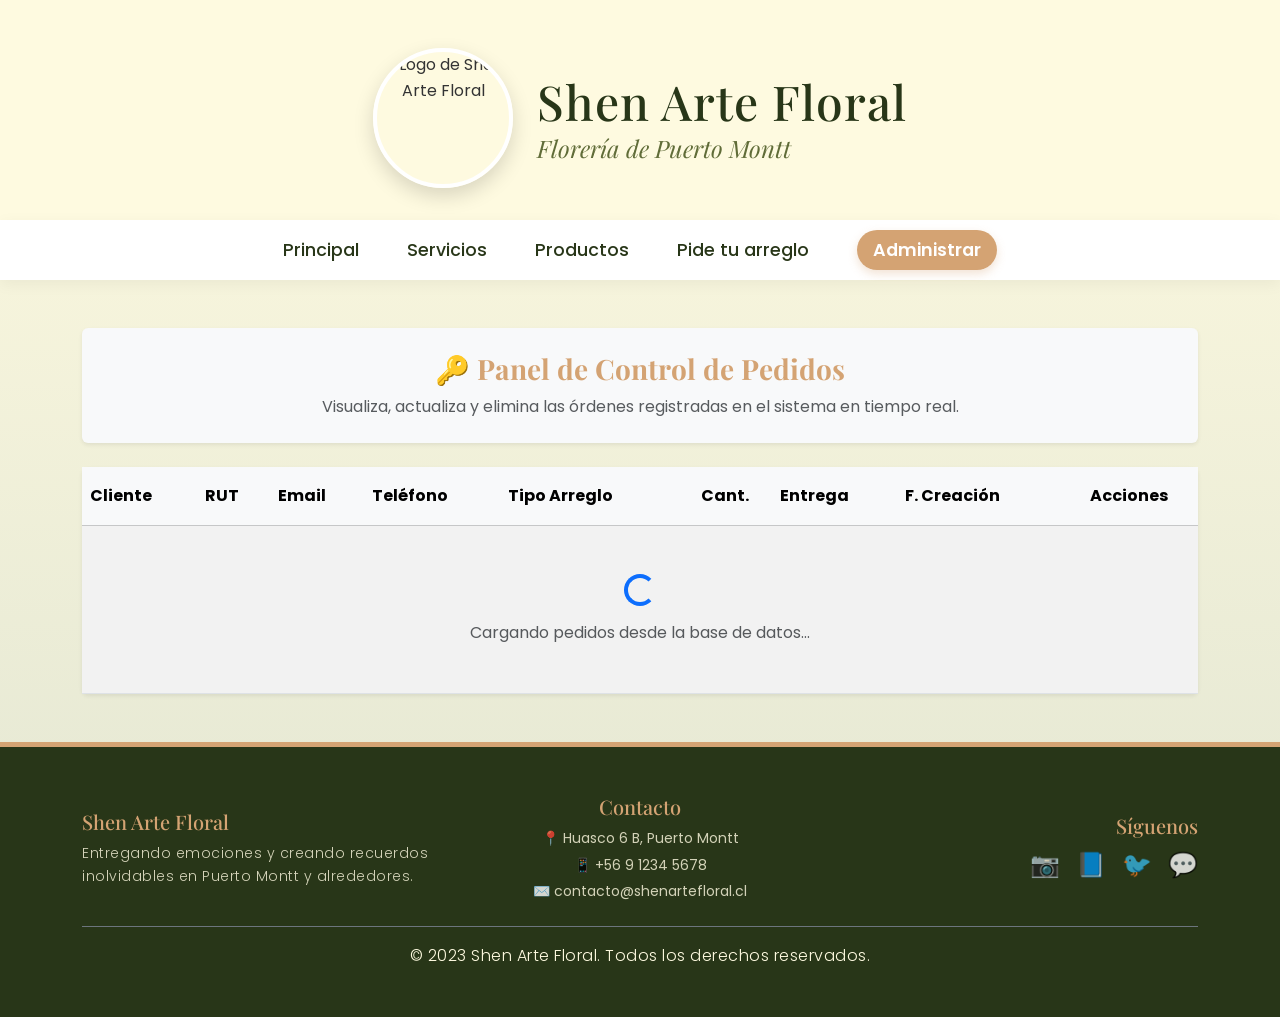
==== html/admin.html @ 85fec4e1 "feat: implement admin panel for real-time CRUD management of orders using Firebase Firestore" ====
<!DOCTYPE html>
<html lang="es-CL">

<head>
    <meta charset="UTF-8">
    <meta name="viewport" content="width=device-width, initial-scale=1.0">
    <meta name="author" content="Germán Aravena, Hector Briceño, Victor Henriquez">
    <meta name="description" content="Panel de Administración para gestionar los pedidos de Shen Arte Floral.">
    <title>Administración - Shen Arte Floral</title>
    <link href="https://cdn.jsdelivr.net/npm/bootstrap@5.3.3/dist/css/bootstrap.min.css" rel="stylesheet">
    <link rel="stylesheet" href="../css/style.css">
    <link rel="icon" href="../img/favicon.ico">
    <!-- jQuery -->
    <script src="https://code.jquery.com/jquery-3.7.1.min.js"
        integrity="sha256-/JqT3SQfawRcv/BIHPThkBvs0OEvtFFmqPF/lYI/Cxo=" crossorigin="anonymous"></script>
    <!-- Bootstrap JS -->
    <script src="https://cdn.jsdelivr.net/npm/bootstrap@5.3.3/dist/js/bootstrap.bundle.min.js"></script>
    <!-- Firebase SDK (Compat) -->
    <script src="https://www.gstatic.com/firebasejs/10.8.0/firebase-app-compat.js"></script>
    <script src="https://www.gstatic.com/firebasejs/10.8.0/firebase-firestore-compat.js"></script>
    <!-- Custom JS for Admin -->
    <script src="../js/admin.js"></script>
</head>

<body class="bg-floral-gradient">
    <header class="d-flex align-items-center justify-content-center flex-wrap">
        <img src="https://storage.googleapis.com/redfloral-bucket/company/61/avatar/61-avatar-1749134335.png"
            alt="Logo de Shen Arte Floral" class="mb-0 me-4">
        <div class="text-start">
            <h1 id="SHEN" class="mb-0">Shen Arte Floral</h1>
            <h2 class="titulo2 mt-1">Florería de Puerto Montt</h2>
        </div>
    </header>

    <nav>
        <ul>
            <li><a href="../index.html">Principal</a></li>
            <li><a href="Servicios.html">Servicios</a></li>
            <li><a href="Productos.html">Productos</a></li>
            <li><a href="Contacto.html">Pide tu arreglo</a></li>
            <li><a href="admin.html" class="nav-highlight">Administrar</a></li>
        </ul>
    </nav>

    <main class="container my-5">
        <div class="card shadow-sm border-0 mb-4 bg-light">
            <div class="card-body p-4 text-center">
                <h3 class="fw-bold text-primary-custom mb-2">🔑 Panel de Control de Pedidos</h3>
                <p class="text-muted mb-0">Visualiza, actualiza y elimina las órdenes registradas en el sistema en tiempo real.</p>
            </div>
        </div>

        <!-- Tabla de Pedidos -->
        <div class="card shadow-sm border-0">
            <div class="card-body p-0">
                <div class="table-responsive">
                    <table class="table table-hover table-striped mb-0 align-middle">
                        <thead class="table-light">
                            <tr>
                                <th scope="col" class="py-3">Cliente</th>
                                <th scope="col" class="py-3">RUT</th>
                                <th scope="col" class="py-3">Email</th>
                                <th scope="col" class="py-3">Teléfono</th>
                                <th scope="col" class="py-3">Tipo Arreglo</th>
                                <th scope="col" class="py-3 text-center">Cant.</th>
                                <th scope="col" class="py-3">Entrega</th>
                                <th scope="col" class="py-3">F. Creación</th>
                                <th scope="col" class="py-3 text-center">Acciones</th>
                            </tr>
                        </thead>
                        <tbody id="tablaPedidosCuerpo">
                            <!-- Spinner de carga -->
                            <tr id="cargandoSpinner">
                                <td colspan="9" class="text-center py-5">
                                    <div class="spinner-border text-primary" role="status">
                                        <span class="visually-hidden">Cargando...</span>
                                    </div>
                                    <p class="mt-2 text-muted mb-0">Cargando pedidos desde la base de datos...</p>
                                </td>
                            </tr>
                        </tbody>
                    </table>
                </div>
            </div>
        </div>
    </main>

    <!-- Footer -->
    <footer class="footer-custom py-5 mt-5">
        <div class="container">
            <div class="row g-4 text-center text-md-start align-items-center">
                <div class="col-md-4">
                    <h5 class="mb-2 text-primary-custom">Shen Arte Floral</h5>
                    <p class="small mb-0 text-footer-light">Entregando emociones y creando recuerdos
                        inolvidables en Puerto Montt y alrededores.</p>
                </div>
                <div class="col-md-4 text-center">
                    <h5 class="mb-2 text-primary-custom">Contacto</h5>
                    <ul class="list-unstyled small mb-0 text-footer-light">
                        <li class="mb-1">📍 Huasco 6 B, Puerto Montt</li>
                        <li class="mb-1">📱 +56 9 1234 5678</li>
                        <li>✉️ contacto@shenartefloral.cl</li>
                    </ul>
                </div>
                <div class="col-md-4 text-center text-md-end">
                    <h5 class="mb-2 text-primary-custom">Síguenos</h5>
                    <div class="d-flex justify-content-center justify-content-md-end gap-3 fs-4">
                        <a href="https://www.instagram.com/shenartefloral/" target="_blank" class="text-decoration-none text-footer-light"
                            title="Instagram">📷</a>
                        <a href="#" class="text-decoration-none text-footer-light" title="Facebook">📘</a>
                        <a href="#" class="text-decoration-none text-footer-light" title="Twitter">🐦</a>
                        <a href="#" class="text-decoration-none text-footer-light" title="WhatsApp">💬</a>
                    </div>
                </div>
            </div>
            <div class="text-center mt-4 pt-3 border-top border-secondary small">
                <p>&copy; 2023 Shen Arte Floral. Todos los derechos reservados.</p>
            </div>
        </div>
    </footer>

    <!-- MODAL EDITAR PEDIDO -->
    <div class="modal fade" id="modalEditarPedido" tabindex="-1" aria-labelledby="modalEditarPedidoLabel" aria-hidden="true">
        <div class="modal-dialog modal-lg modal-dialog-centered">
            <div class="modal-content border-0 shadow rounded-4">
                <div class="modal-header bg-light border-0 py-3">
                    <h5 class="modal-title fw-bold text-primary-custom" id="modalEditarPedidoLabel">✏️ Editar Pedido</h5>
                    <button type="button" class="btn-close" data-bs-dismiss="modal" aria-label="Close"></button>
                </div>
                <div class="modal-body p-4">
                    <form id="formEditarPedido">
                        <div class="row g-3">
                            <div class="col-md-6">
                                <label for="editNombre" class="form-label small fw-bold">Nombre *</label>
                                <input type="text" class="form-control" id="editNombre" required>
                            </div>
                            <div class="col-md-6">
                                <label for="editApellido" class="form-label small fw-bold">Apellido *</label>
                                <input type="text" class="form-control" id="editApellido" required>
                            </div>
                            <div class="col-md-6">
                                <label for="editRut" class="form-label small fw-bold">RUT</label>
                                <input type="text" class="form-control" id="editRut">
                            </div>
                            <div class="col-md-6">
                                <label for="editEmail" class="form-label small fw-bold">Email *</label>
                                <input type="email" class="form-control" id="editEmail" required>
                            </div>
                            <div class="col-md-6">
                                <label for="editTelefono" class="form-label small fw-bold">Teléfono *</label>
                                <input type="text" class="form-control" id="editTelefono" required>
                            </div>
                            <div class="col-md-6">
                                <label for="editCiudad" class="form-label small fw-bold">Ciudad *</label>
                                <input type="text" class="form-control" id="editCiudad" required>
                            </div>
                            <div class="col-md-12">
                                <label for="editDireccion" class="form-label small fw-bold">Dirección *</label>
                                <input type="text" class="form-control" id="editDireccion" required>
                            </div>
                            <div class="col-md-6">
                                <label for="editOcasion" class="form-label small fw-bold">Ocasión *</label>
                                <select class="form-select" id="editOcasion" required>
                                    <option value="Cumpleaños">Cumpleaños</option>
                                    <option value="Aniversario">Aniversario</option>
                                    <option value="Condolencias">Condolencias</option>
                                    <option value="Amor">Amor / Romance</option>
                                    <option value="Graduación">Graduación</option>
                                    <option value="Otro">Otro</option>
                                </select>
                            </div>
                            <div class="col-md-6">
                                <label for="editTipoArreglo" class="form-label small fw-bold">Tipo de Arreglo *</label>
                                <select class="form-select" id="editTipoArreglo" required>
                                    <option value="Ramo de Rosas">Ramo de Rosas</option>
                                    <option value="Florero con Mix de Flores">Florero con Mix de Flores</option>
                                    <option value="Cesta de Flores">Cesta de Flores</option>
                                    <option value="Arreglo Fúnebre">Arreglo Fúnebre</option>
                                    <option value="Caja con Rosas">Caja con Rosas</option>
                                </select>
                            </div>
                            <div class="col-md-4">
                                <label for="editCantidad" class="form-label small fw-bold">Cantidad *</label>
                                <input type="number" class="form-control" id="editCantidad" min="1" required>
                            </div>
                            <div class="col-md-4">
                                <label for="editFechaEntrega" class="form-label small fw-bold">Fecha Entrega *</label>
                                <input type="date" class="form-control" id="editFechaEntrega" required>
                            </div>
                            <div class="col-md-4">
                                <label for="editModalidadEntrega" class="form-label small fw-bold">Modalidad Entrega *</label>
                                <select class="form-select" id="editModalidadEntrega" required>
                                    <option value="Despacho a domicilio">Despacho a domicilio</option>
                                    <option value="Retiro en tienda">Retiro en tienda</option>
                                </select>
                            </div>
                            <div class="col-12">
                                <label for="editDedicatoria" class="form-label small fw-bold">Dedicatoria</label>
                                <textarea class="form-control" id="editDedicatoria" rows="2"></textarea>
                            </div>
                            <div class="col-12">
                                <label for="editObservaciones" class="form-label small fw-bold">Observaciones</label>
                                <textarea class="form-control" id="editObservaciones" rows="2"></textarea>
                            </div>
                        </div>
                    </form>
                </div>
                <div class="modal-footer border-0 bg-light py-3 justify-content-end">
                    <button type="button" class="btn btn-secondary rounded-pill px-4" data-bs-dismiss="modal">Cancelar</button>
                    <button type="button" class="btn btn-primary rounded-pill px-4" id="btnGuardarEdicion">Guardar Cambios</button>
                </div>
            </div>
        </div>
    </div>

    <!-- MODAL CONFIRMAR ELIMINAR -->
    <div class="modal fade" id="modalConfirmarEliminar" tabindex="-1" aria-labelledby="modalConfirmarEliminarLabel" aria-hidden="true">
        <div class="modal-dialog modal-dialog-centered">
            <div class="modal-content border-0 shadow rounded-4">
                <div class="modal-header border-0 pb-0 justify-content-center mt-3">
                    <div class="text-danger icon-huge fs-1">
                        ⚠️
                    </div>
                </div>
                <div class="modal-body text-center pt-2 pb-4 px-4">
                    <h4 class="modal-title mb-3 fw-bold text-dark" id="modalConfirmarEliminarLabel">¿Eliminar Pedido?</h4>
                    <p class="text-muted mb-0">Esta acción no se puede deshacer. ¿Estás seguro de que deseas eliminar permanentemente este pedido de la base de datos?</p>
                </div>
                <div class="modal-footer border-0 pt-0 justify-content-center mb-3 gap-2">
                    <button type="button" class="btn btn-secondary px-4 rounded-pill" data-bs-dismiss="modal">Cancelar</button>
                    <button type="button" class="btn btn-danger px-4 rounded-pill" id="btnConfirmarEliminar">Eliminar</button>
                </div>
            </div>
        </div>
    </div>

</body>

</html>
---- css/style.css ----
@import url('https://fonts.googleapis.com/css2?family=Playfair+Display:ital,wght@0,400;0,700;1,400&family=Poppins:wght@300;400;500;600&display=swap');

:root {
  --primary-color: #d4a373;
  --secondary-color: #fefae0;
  --dark-color: #283618;
  --text-color: #333333;
  --bg-color: #fcfbfa;
}

/* Opciones de fondos para probar */
.bg-floral-gradient {
  /* Gradiente muy sutil entre el amarillo del header (#fefae0) y un tono muy claro derivado del verde del footer */
  background: linear-gradient(180deg, var(--secondary-color) 0%, #e4e7d3 100%) !important;
  background-attachment: fixed !important;
}

.bg-floral-pattern {
  /* Patrón de puntos visible y elegante (Polka dot) */
  background-color: #fefae0 !important;
  background-image: radial-gradient(rgba(209, 70, 116, 0.4) 2px, transparent 2px), radial-gradient(rgba(209, 70, 116, 0.4) 2px, transparent 2px) !important;
  background-size: 40px 40px !important;
  background-position: 0 0, 20px 20px !important;
  background-attachment: fixed !important;
}

body {
  font-family: 'Poppins', sans-serif;
  background-color: var(--bg-color);
  color: var(--text-color);
  margin: 0;
  padding: 0;
  line-height: 1.6;
}

header {
  background-color: var(--secondary-color);
  text-align: center;
  padding: 3rem 1rem 2rem;
  box-shadow: 0 4px 6px -1px rgba(0, 0, 0, 0.05);
}

header img {
  border-radius: 50%;
  width: 140px;
  height: 140px;
  object-fit: cover;
  box-shadow: 0 8px 20px rgba(0, 0, 0, 0.15);
  margin-bottom: 1.5rem;
  border: 4px solid white;
}

#SHEN {
  font-family: 'Playfair Display', serif;
  font-size: 2.2rem;
  color: var(--dark-color);
  margin: 0 0 0.5rem 0;
  letter-spacing: 1px;
}

@media (min-width: 768px) {
  #SHEN {
    font-size: 3rem;
  }
}

.titulo2 {
  font-family: 'Playfair Display', serif;
  font-weight: 400;
  font-size: 1.5rem;
  color: #606c38;
  margin: 0;
  font-style: italic;
}

h1, h2, h3, h4, h5, h6, .font-playfair {
  font-family: 'Playfair Display', serif !important;
}

nav {
  background-color: #ffffff;
  box-shadow: 0 4px 15px rgba(0, 0, 0, 0.05);
  position: sticky;
  top: 0;
  z-index: 1000;
  padding: 0.5rem 0;
}

nav ul {
  display: flex;
  justify-content: center;
  align-items: center;
  list-style: none;
  padding: 0;
  margin: 0;
  gap: 3rem;
  flex-wrap: wrap;
}

nav li {
  margin: 0.5rem 0;
}

nav a {
  text-decoration: none;
  color: var(--dark-color);
  font-weight: 500;
  font-size: 1.1rem;
  transition: all 0.3s ease;
  position: relative;
  padding: 0.5rem 0;
}

nav a::after {
  content: '';
  position: absolute;
  width: 0;
  height: 2px;
  bottom: 0;
  left: 0;
  background-color: var(--primary-color);
  transition: width 0.3s ease;
}

nav a:hover {
  color: var(--primary-color);
}

nav a:hover::after {
  width: 100%;
}

/* NUEVA CLASE PARA DESTACAR EL ENLACE DE PEDIDO */
nav a.nav-highlight {
  background-color: var(--primary-color);
  color: white;
  padding: 0.5rem 1rem;
  border-radius: 20px;
  font-weight: 600;
  box-shadow: 0 4px 10px rgba(212, 163, 115, 0.3);
}

nav a.nav-highlight::after {
  display: none;
}

nav a.nav-highlight:hover {
  background-color: #c09060;
  color: white;
  transform: translateY(-2px);
}

body>img[alt="banner"] {
  width: 100% !important;
  height: 450px;
  object-fit: cover;
  display: block;
}

section {
  max-width: 1200px;
  margin: 5rem auto;
  padding: 0 2rem;
}

/* ==========================================================================
   UTILIDADES REUTILIZABLES
   ========================================================================== */

/* Imágenes */
.img-carousel { width: 100%; aspect-ratio: 4 / 3; object-fit: cover; }
.img-card-custom { height: 250px; object-fit: cover; }
.img-feature-intro { max-height: 350px; object-fit: cover; }
.img-feature-showcase { max-height: 400px; object-fit: cover; }
.img-feature-shadow { max-height: 380px; object-fit: cover; box-shadow: 0 4px 15px rgba(0,0,0,0.1); }

/* Textos y Colores */
.text-brand-pink { color: #d14674 !important; }
.text-brand-pink-alt { color: #e83e8c !important; }
.text-footer-light { color: #fefae0 !important; opacity: 0.8; }
.text-primary-custom { color: var(--primary-color) !important; }
.text-dark-theme { color: var(--dark-color) !important; }

/* Tipografía y Espaciado adicionales */
.subtitle-form { font-size: 0.75rem; letter-spacing: 0.08em; }
.list-spaced { line-height: 1.8; }
.icon-huge { font-size: 4rem; }
.text-md-custom { font-size: 1.1rem; }

.home-experiencias .experiencia-card {
  width: 100%;
  border-radius: 14px;
  overflow: hidden;
  transition: transform 0.3s ease, box-shadow 0.3s ease;
}

.home-experiencias .experiencia-card:hover {
  transform: translateY(-6px);
  box-shadow: 0 12px 28px rgba(0, 0, 0, 0.12);
}

.home-experiencias .experiencia-card .card-img-top {
  width: 100%;
  height: 340px;
  object-fit: contain;
  background-color: #fff7f4;
  padding: 0.5rem;
}

.home-experiencias .experiencia-card .card-text {
  line-height: 1.6;
}

footer {
  background-color: var(--dark-color);
  color: #fefae0;
  text-align: center;
  padding: 3rem 1rem;
  margin-top: 5rem;
  border-top: 5px solid var(--primary-color);
}

footer p {
  margin: 0;
  font-size: 1rem;
  font-weight: 300;
  letter-spacing: 0.5px;
}

a {
  text-decoration: none;
}
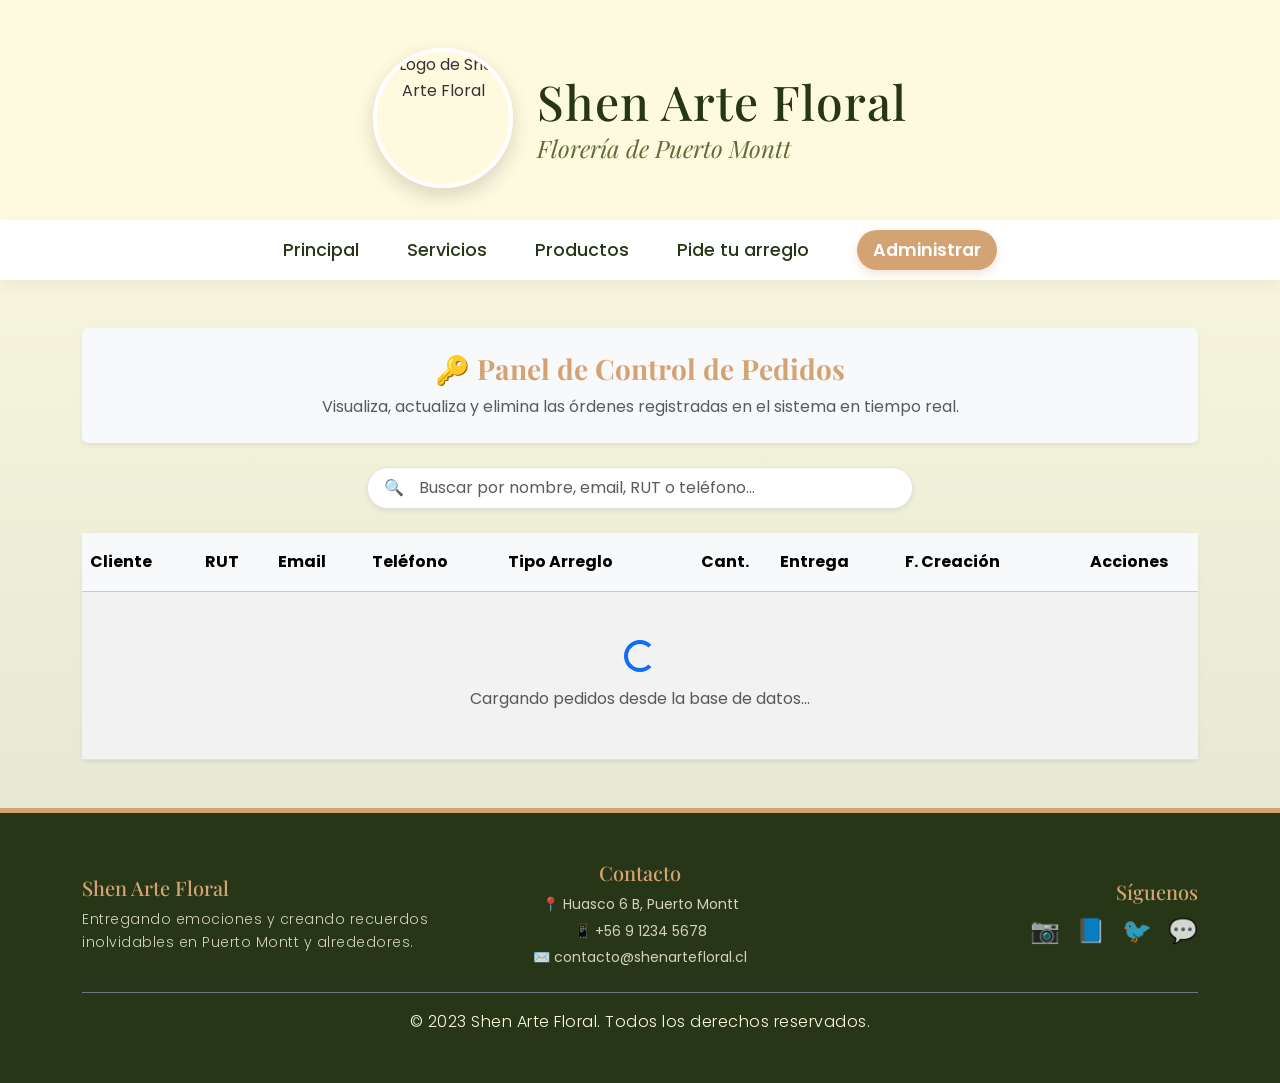
==== commit b3f08208: "feat: add admin dashboard to view and manage customer orders via Firebase Firestore" ====
--- a/html/admin.html
+++ b/html/admin.html
@@ -47,6 +47,16 @@
             <div class="card-body p-4 text-center">
                 <h3 class="fw-bold text-primary-custom mb-2">🔑 Panel de Control de Pedidos</h3>
                 <p class="text-muted mb-0">Visualiza, actualiza y elimina las órdenes registradas en el sistema en tiempo real.</p>
+            </div>
+        </div>
+
+        <!-- Barra de Búsqueda -->
+        <div class="row mb-4">
+            <div class="col-md-8 col-lg-6 mx-auto">
+                <div class="input-group shadow-sm rounded-pill overflow-hidden border">
+                    <span class="input-group-text bg-white border-0 ps-3">🔍</span>
+                    <input type="text" id="buscadorPedidos" class="form-control border-0 py-2 ps-1" placeholder="Buscar por nombre, email, RUT o teléfono...">
+                </div>
             </div>
         </div>
 
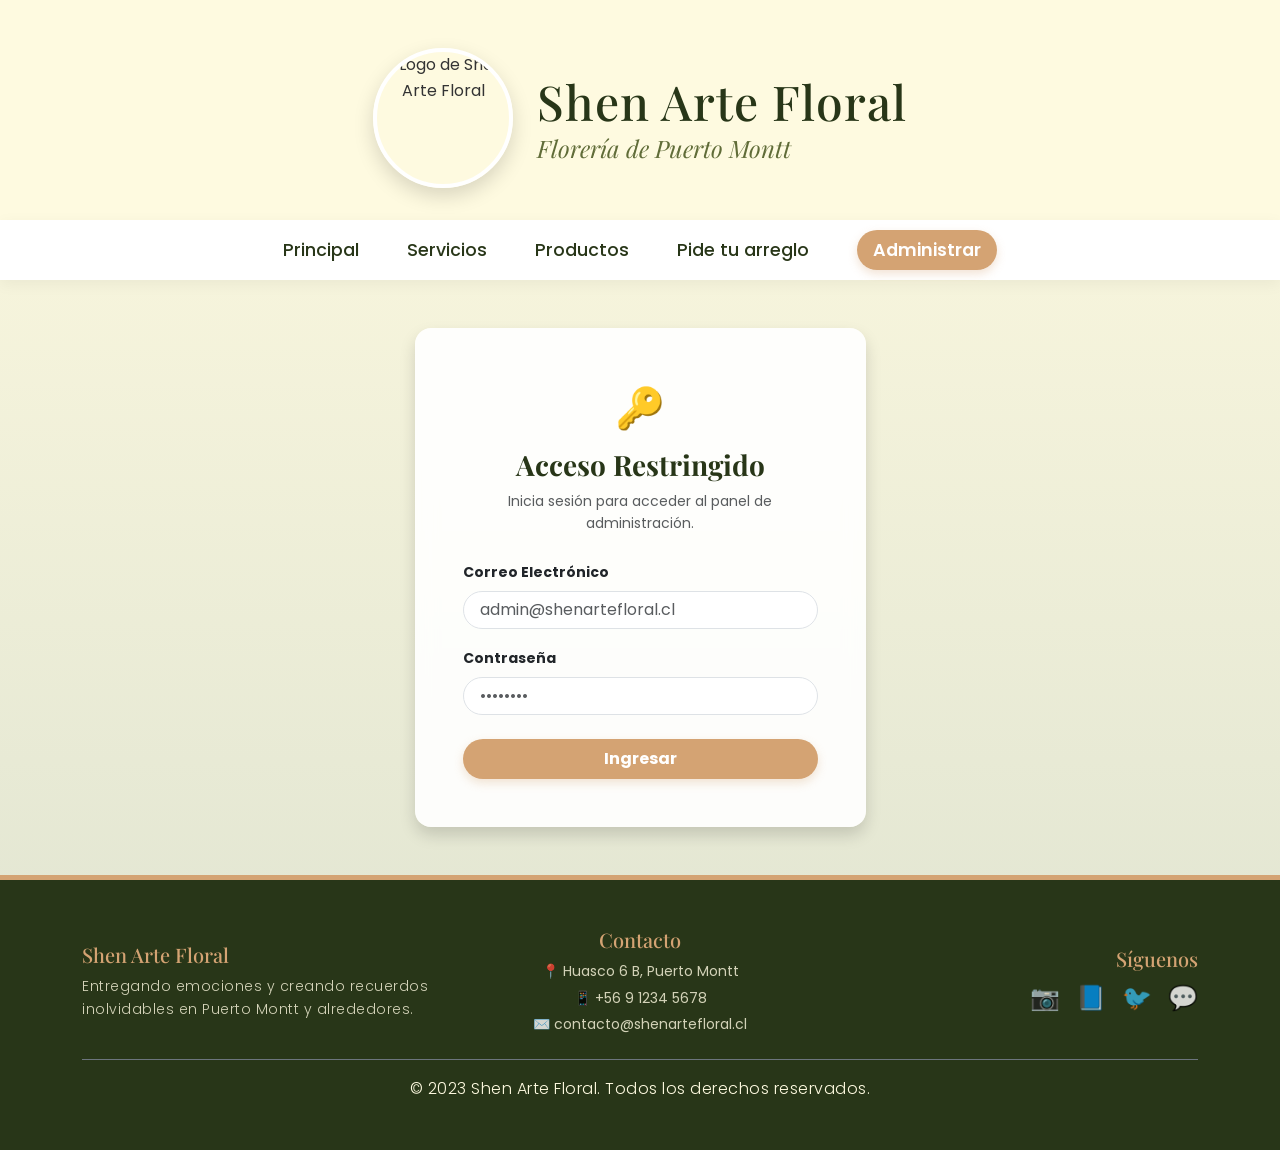
==== commit fbdb1af0: "feat: implement admin dashboard with Firebase authentication and real-time order management" ====
--- a/html/admin.html
+++ b/html/admin.html
@@ -17,6 +17,7 @@
     <script src="https://cdn.jsdelivr.net/npm/bootstrap@5.3.3/dist/js/bootstrap.bundle.min.js"></script>
     <!-- Firebase SDK (Compat) -->
     <script src="https://www.gstatic.com/firebasejs/10.8.0/firebase-app-compat.js"></script>
+    <script src="https://www.gstatic.com/firebasejs/10.8.0/firebase-auth-compat.js"></script>
     <script src="https://www.gstatic.com/firebasejs/10.8.0/firebase-firestore-compat.js"></script>
     <!-- Custom JS for Admin -->
     <script src="../js/admin.js"></script>
@@ -39,10 +40,42 @@
             <li><a href="Productos.html">Productos</a></li>
             <li><a href="Contacto.html">Pide tu arreglo</a></li>
             <li><a href="admin.html" class="nav-highlight">Administrar</a></li>
+            <li id="navLogout" class="d-none"><a href="#" id="btnCerrarSesion" class="nav-highlight bg-danger border-0" style="box-shadow: 0 4px 10px rgba(220, 53, 69, 0.3);">Cerrar Sesión</a></li>
         </ul>
     </nav>
 
-    <main class="container my-5">
+    <!-- Contenedor de Login -->
+    <div id="loginContainer" class="container my-5">
+        <div class="row justify-content-center">
+            <div class="col-md-5">
+                <div class="card shadow border-0 rounded-4" style="background: rgba(255, 255, 255, 0.9); backdrop-filter: blur(10px);">
+                    <div class="card-body p-5">
+                        <div class="text-center mb-4">
+                            <span class="fs-1">🔑</span>
+                            <h3 class="fw-bold mt-2 text-dark-theme font-playfair">Acceso Restringido</h3>
+                            <p class="text-muted small">Inicia sesión para acceder al panel de administración.</p>
+                        </div>
+                        <form id="formLogin">
+                            <div class="mb-3">
+                                <label for="loginEmail" class="form-label small fw-bold">Correo Electrónico</label>
+                                <input type="email" id="loginEmail" class="form-control rounded-pill px-3" placeholder="admin@shenartefloral.cl" required>
+                            </div>
+                            <div class="mb-4">
+                                <label for="loginPassword" class="form-label small fw-bold">Contraseña</label>
+                                <input type="password" id="loginPassword" class="form-control rounded-pill px-3" placeholder="••••••••" required>
+                            </div>
+                            <button type="submit" id="btnLogin" class="btn btn-primary w-100 rounded-pill py-2 fw-bold text-white border-0" style="background-color: var(--primary-color); box-shadow: 0 4px 10px rgba(212, 163, 115, 0.3);">
+                                Ingresar
+                            </button>
+                        </form>
+                        <div id="loginError" class="alert alert-danger d-none mt-3 rounded-3 small text-center" role="alert"></div>
+                    </div>
+                </div>
+            </div>
+        </div>
+    </div>
+
+    <main id="adminContent" class="container my-5 d-none">
         <div class="card shadow-sm border-0 mb-4 bg-light">
             <div class="card-body p-4 text-center">
                 <h3 class="fw-bold text-primary-custom mb-2">🔑 Panel de Control de Pedidos</h3>
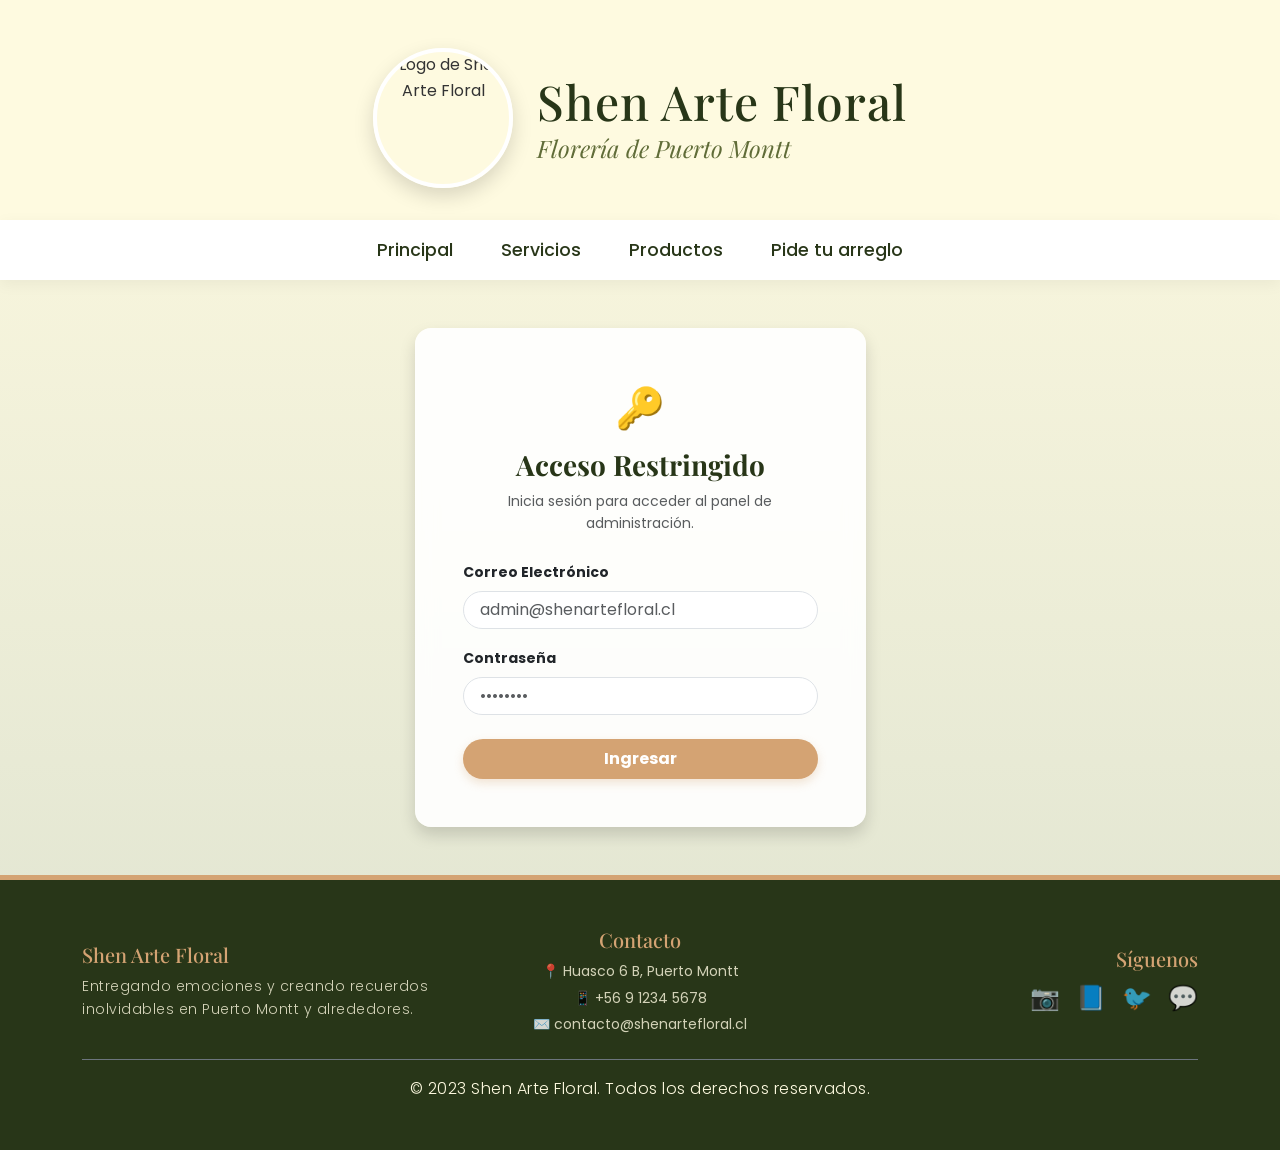
==== commit 4af3de3f: "Eliminacion de link Administrar en nav de admin.html" ====
--- a/html/admin.html
+++ b/html/admin.html
@@ -39,8 +39,8 @@
             <li><a href="Servicios.html">Servicios</a></li>
             <li><a href="Productos.html">Productos</a></li>
             <li><a href="Contacto.html">Pide tu arreglo</a></li>
-            <li><a href="admin.html" class="nav-highlight">Administrar</a></li>
-            <li id="navLogout" class="d-none"><a href="#" id="btnCerrarSesion" class="nav-highlight bg-danger border-0" style="box-shadow: 0 4px 10px rgba(220, 53, 69, 0.3);">Cerrar Sesión</a></li>
+            <li id="navLogout" class="d-none"><a href="#" id="btnCerrarSesion"
+                    class="nav-highlight bg-danger border-0">Cerrar Sesión</a></li>
         </ul>
     </nav>
 
@@ -48,7 +48,7 @@
     <div id="loginContainer" class="container my-5">
         <div class="row justify-content-center">
             <div class="col-md-5">
-                <div class="card shadow border-0 rounded-4" style="background: rgba(255, 255, 255, 0.9); backdrop-filter: blur(10px);">
+                <div class="card shadow border-0 rounded-4 login-card">
                     <div class="card-body p-5">
                         <div class="text-center mb-4">
                             <span class="fs-1">🔑</span>
@@ -58,17 +58,21 @@
                         <form id="formLogin">
                             <div class="mb-3">
                                 <label for="loginEmail" class="form-label small fw-bold">Correo Electrónico</label>
-                                <input type="email" id="loginEmail" class="form-control rounded-pill px-3" placeholder="admin@shenartefloral.cl" required>
+                                <input type="email" id="loginEmail" class="form-control rounded-pill px-3"
+                                    placeholder="admin@shenartefloral.cl" required>
                             </div>
                             <div class="mb-4">
                                 <label for="loginPassword" class="form-label small fw-bold">Contraseña</label>
-                                <input type="password" id="loginPassword" class="form-control rounded-pill px-3" placeholder="••••••••" required>
-                            </div>
-                            <button type="submit" id="btnLogin" class="btn btn-primary w-100 rounded-pill py-2 fw-bold text-white border-0" style="background-color: var(--primary-color); box-shadow: 0 4px 10px rgba(212, 163, 115, 0.3);">
+                                <input type="password" id="loginPassword" class="form-control rounded-pill px-3"
+                                    placeholder="••••••••" required>
+                            </div>
+                            <button type="submit" id="btnLogin"
+                                class="btn btn-primary w-100 rounded-pill py-2 fw-bold text-white border-0 btn-login-submit">
                                 Ingresar
                             </button>
                         </form>
-                        <div id="loginError" class="alert alert-danger d-none mt-3 rounded-3 small text-center" role="alert"></div>
+                        <div id="loginError" class="alert alert-danger d-none mt-3 rounded-3 small text-center"
+                            role="alert"></div>
                     </div>
                 </div>
             </div>
@@ -79,7 +83,8 @@
         <div class="card shadow-sm border-0 mb-4 bg-light">
             <div class="card-body p-4 text-center">
                 <h3 class="fw-bold text-primary-custom mb-2">🔑 Panel de Control de Pedidos</h3>
-                <p class="text-muted mb-0">Visualiza, actualiza y elimina las órdenes registradas en el sistema en tiempo real.</p>
+                <p class="text-muted mb-0">Visualiza, actualiza y elimina las órdenes registradas en el sistema en
+                    tiempo real.</p>
             </div>
         </div>
 
@@ -88,7 +93,8 @@
             <div class="col-md-8 col-lg-6 mx-auto">
                 <div class="input-group shadow-sm rounded-pill overflow-hidden border">
                     <span class="input-group-text bg-white border-0 ps-3">🔍</span>
-                    <input type="text" id="buscadorPedidos" class="form-control border-0 py-2 ps-1" placeholder="Buscar por nombre, email, RUT o teléfono...">
+                    <input type="text" id="buscadorPedidos" class="form-control border-0 py-2 ps-1"
+                        placeholder="Buscar por nombre, email, RUT o teléfono...">
                 </div>
             </div>
         </div>
@@ -148,8 +154,8 @@
                 <div class="col-md-4 text-center text-md-end">
                     <h5 class="mb-2 text-primary-custom">Síguenos</h5>
                     <div class="d-flex justify-content-center justify-content-md-end gap-3 fs-4">
-                        <a href="https://www.instagram.com/shenartefloral/" target="_blank" class="text-decoration-none text-footer-light"
-                            title="Instagram">📷</a>
+                        <a href="https://www.instagram.com/shenartefloral/" target="_blank"
+                            class="text-decoration-none text-footer-light" title="Instagram">📷</a>
                         <a href="#" class="text-decoration-none text-footer-light" title="Facebook">📘</a>
                         <a href="#" class="text-decoration-none text-footer-light" title="Twitter">🐦</a>
                         <a href="#" class="text-decoration-none text-footer-light" title="WhatsApp">💬</a>
@@ -163,11 +169,13 @@
     </footer>
 
     <!-- MODAL EDITAR PEDIDO -->
-    <div class="modal fade" id="modalEditarPedido" tabindex="-1" aria-labelledby="modalEditarPedidoLabel" aria-hidden="true">
+    <div class="modal fade" id="modalEditarPedido" tabindex="-1" aria-labelledby="modalEditarPedidoLabel"
+        aria-hidden="true">
         <div class="modal-dialog modal-lg modal-dialog-centered">
             <div class="modal-content border-0 shadow rounded-4">
                 <div class="modal-header bg-light border-0 py-3">
-                    <h5 class="modal-title fw-bold text-primary-custom" id="modalEditarPedidoLabel">✏️ Editar Pedido</h5>
+                    <h5 class="modal-title fw-bold text-primary-custom" id="modalEditarPedidoLabel">✏️ Editar Pedido
+                    </h5>
                     <button type="button" class="btn-close" data-bs-dismiss="modal" aria-label="Close"></button>
                 </div>
                 <div class="modal-body p-4">
@@ -231,7 +239,8 @@
                                 <input type="date" class="form-control" id="editFechaEntrega" required>
                             </div>
                             <div class="col-md-4">
-                                <label for="editModalidadEntrega" class="form-label small fw-bold">Modalidad Entrega *</label>
+                                <label for="editModalidadEntrega" class="form-label small fw-bold">Modalidad Entrega
+                                    *</label>
                                 <select class="form-select" id="editModalidadEntrega" required>
                                     <option value="Despacho a domicilio">Despacho a domicilio</option>
                                     <option value="Retiro en tienda">Retiro en tienda</option>
@@ -249,15 +258,18 @@
                     </form>
                 </div>
                 <div class="modal-footer border-0 bg-light py-3 justify-content-end">
-                    <button type="button" class="btn btn-secondary rounded-pill px-4" data-bs-dismiss="modal">Cancelar</button>
-                    <button type="button" class="btn btn-primary rounded-pill px-4" id="btnGuardarEdicion">Guardar Cambios</button>
+                    <button type="button" class="btn btn-secondary rounded-pill px-4"
+                        data-bs-dismiss="modal">Cancelar</button>
+                    <button type="button" class="btn btn-primary rounded-pill px-4" id="btnGuardarEdicion">Guardar
+                        Cambios</button>
                 </div>
             </div>
         </div>
     </div>
 
     <!-- MODAL CONFIRMAR ELIMINAR -->
-    <div class="modal fade" id="modalConfirmarEliminar" tabindex="-1" aria-labelledby="modalConfirmarEliminarLabel" aria-hidden="true">
+    <div class="modal fade" id="modalConfirmarEliminar" tabindex="-1" aria-labelledby="modalConfirmarEliminarLabel"
+        aria-hidden="true">
         <div class="modal-dialog modal-dialog-centered">
             <div class="modal-content border-0 shadow rounded-4">
                 <div class="modal-header border-0 pb-0 justify-content-center mt-3">
@@ -266,12 +278,16 @@
                     </div>
                 </div>
                 <div class="modal-body text-center pt-2 pb-4 px-4">
-                    <h4 class="modal-title mb-3 fw-bold text-dark" id="modalConfirmarEliminarLabel">¿Eliminar Pedido?</h4>
-                    <p class="text-muted mb-0">Esta acción no se puede deshacer. ¿Estás seguro de que deseas eliminar permanentemente este pedido de la base de datos?</p>
+                    <h4 class="modal-title mb-3 fw-bold text-dark" id="modalConfirmarEliminarLabel">¿Eliminar Pedido?
+                    </h4>
+                    <p class="text-muted mb-0">Esta acción no se puede deshacer. ¿Estás seguro de que deseas eliminar
+                        permanentemente este pedido de la base de datos?</p>
                 </div>
                 <div class="modal-footer border-0 pt-0 justify-content-center mb-3 gap-2">
-                    <button type="button" class="btn btn-secondary px-4 rounded-pill" data-bs-dismiss="modal">Cancelar</button>
-                    <button type="button" class="btn btn-danger px-4 rounded-pill" id="btnConfirmarEliminar">Eliminar</button>
+                    <button type="button" class="btn btn-secondary px-4 rounded-pill"
+                        data-bs-dismiss="modal">Cancelar</button>
+                    <button type="button" class="btn btn-danger px-4 rounded-pill"
+                        id="btnConfirmarEliminar">Eliminar</button>
                 </div>
             </div>
         </div>
@@ -279,4 +295,4 @@
 
 </body>
 
-</html>
+</html>
--- a/css/style.css
+++ b/css/style.css
@@ -229,4 +229,42 @@
 
 a {
   text-decoration: none;
+}
+
+/* ==========================================================================
+   ADMIN & LOGIN STYLES
+   ========================================================================== */
+
+/* Botón cerrar sesión en nav */
+#btnCerrarSesion {
+  box-shadow: 0 4px 10px rgba(220, 53, 69, 0.3);
+}
+
+/* Tarjeta de login con Glassmorphism */
+.login-card {
+  background: rgba(255, 255, 255, 0.9) !important;
+  backdrop-filter: blur(10px);
+}
+
+/* Botón de ingresar en el login */
+.btn-login-submit {
+  background-color: var(--primary-color) !important;
+  box-shadow: 0 4px 10px rgba(212, 163, 115, 0.3);
+}
+
+.btn-login-submit:hover {
+  background-color: #c09060 !important;
+}
+
+/* Enlace discreto de acceso al panel admin en el footer */
+.admin-access-link {
+  color: rgba(254, 250, 224, 0.4);
+  text-decoration: none;
+  font-size: 0.8rem;
+  transition: color 0.3s ease, opacity 0.3s ease;
+}
+
+.admin-access-link:hover {
+  color: var(--primary-color);
+  opacity: 1;
 }
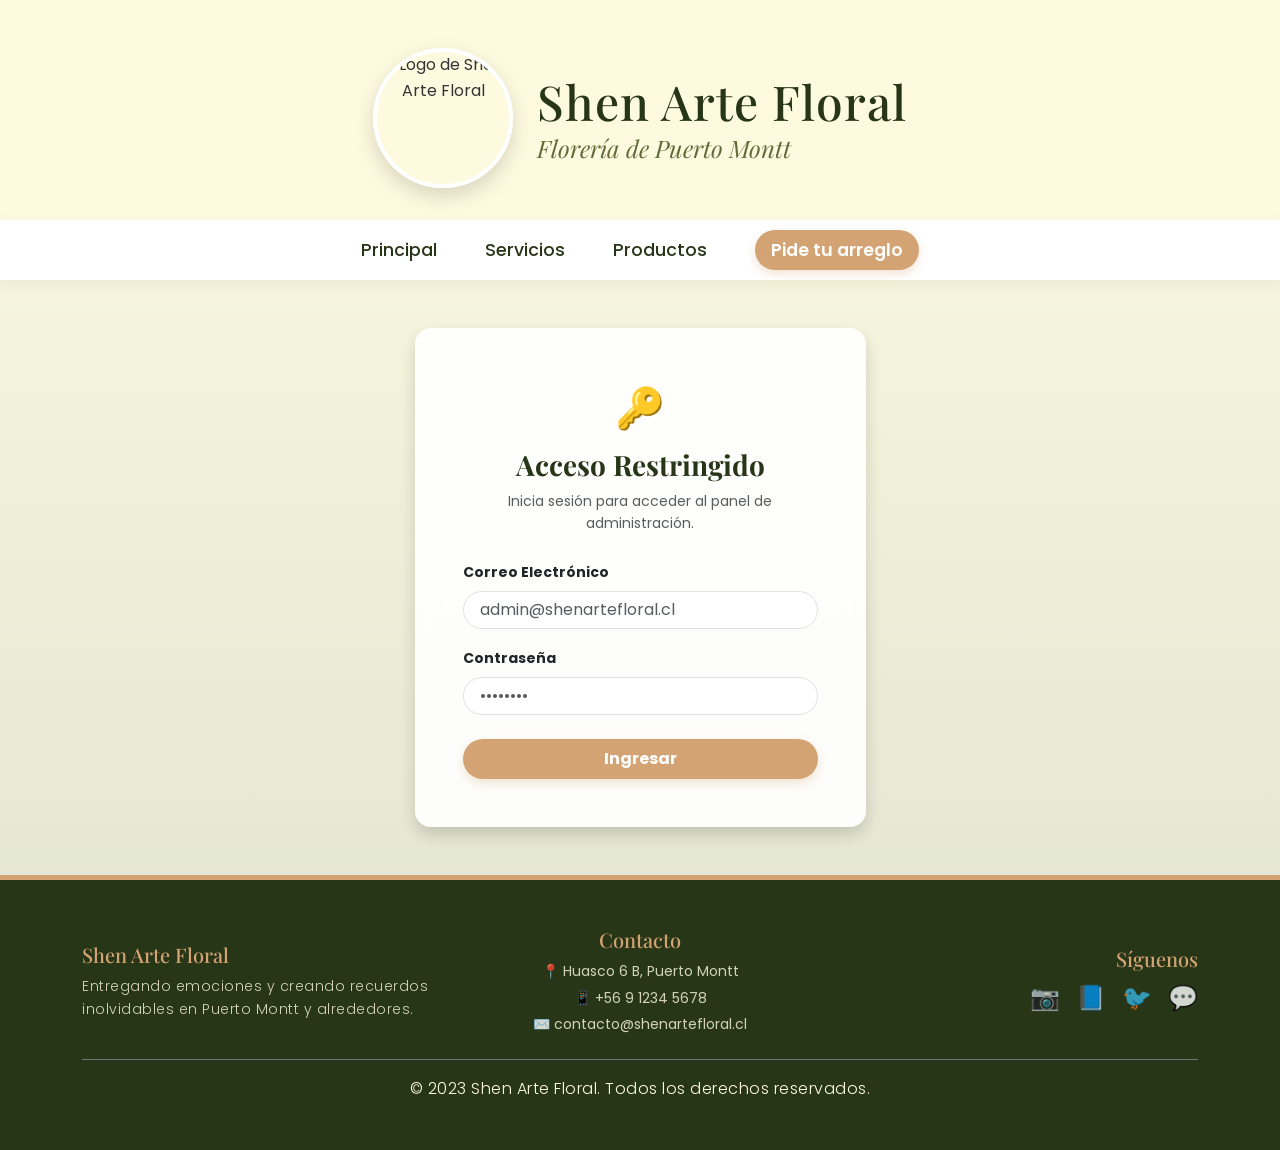
==== commit 3c32d790: "Modificación nav admin.html" ====
--- a/html/admin.html
+++ b/html/admin.html
@@ -38,7 +38,7 @@
             <li><a href="../index.html">Principal</a></li>
             <li><a href="Servicios.html">Servicios</a></li>
             <li><a href="Productos.html">Productos</a></li>
-            <li><a href="Contacto.html">Pide tu arreglo</a></li>
+            <li><a href="Contacto.html" class="nav-highlight">Pide tu arreglo</a></li>
             <li id="navLogout" class="d-none"><a href="#" id="btnCerrarSesion"
                     class="nav-highlight bg-danger border-0">Cerrar Sesión</a></li>
         </ul>
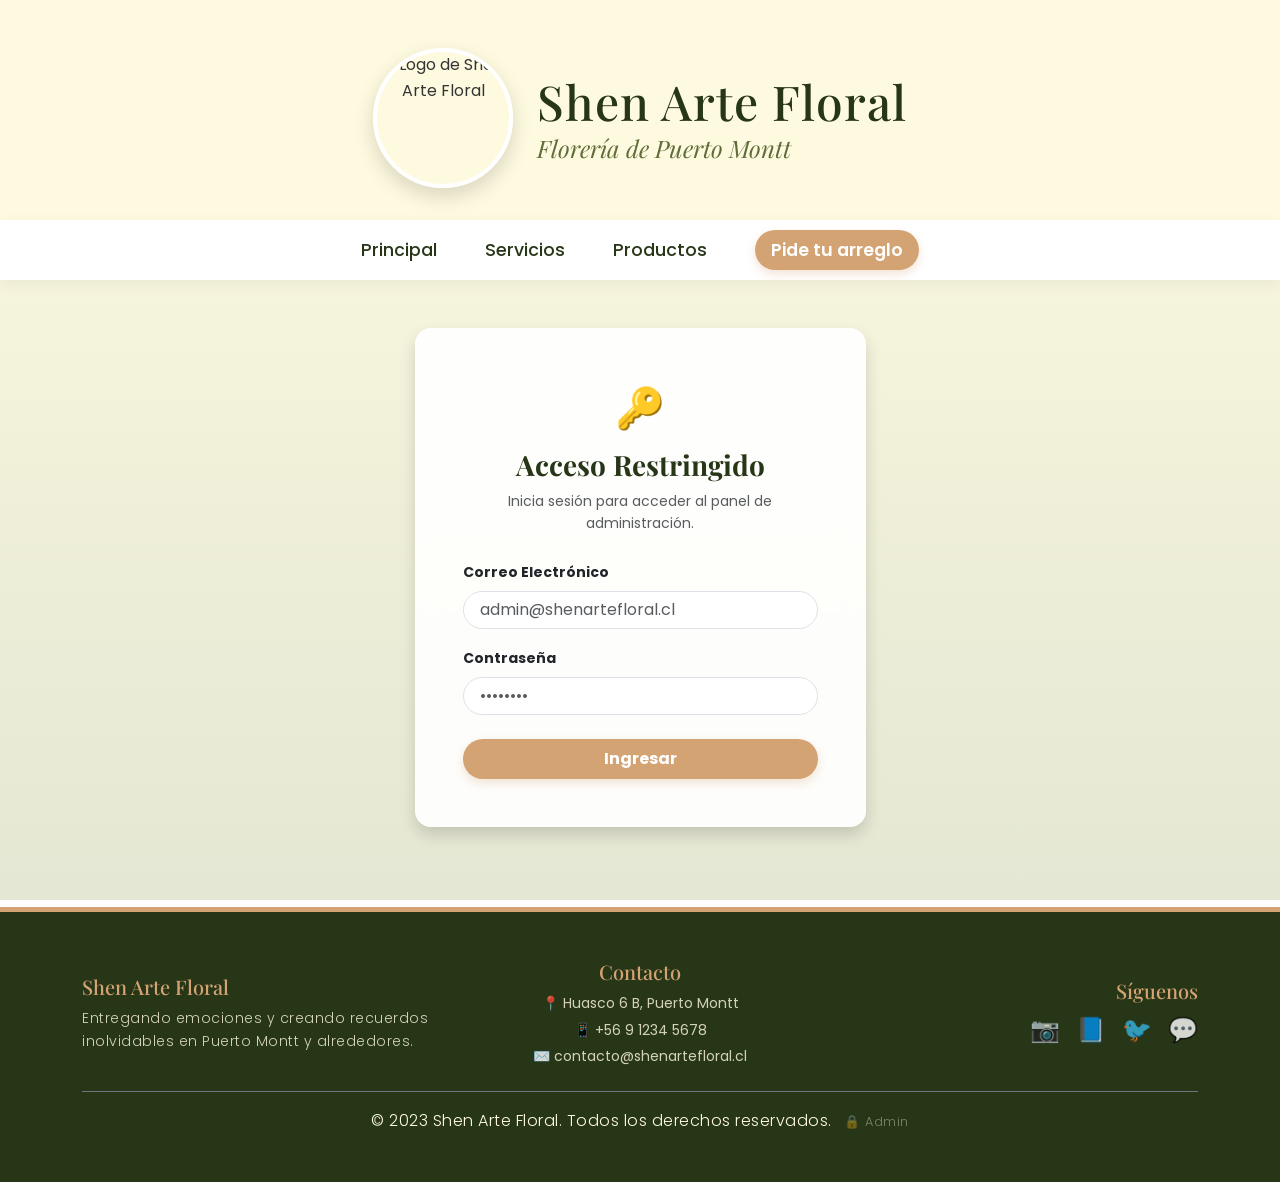
==== commit b7dd4105: "Footer de admin.html estandarizado" ====
--- a/html/admin.html
+++ b/html/admin.html
@@ -134,14 +134,12 @@
         </div>
     </main>
 
-    <!-- Footer -->
-    <footer class="footer-custom py-5 mt-5">
+    <footer>
         <div class="container">
             <div class="row g-4 text-center text-md-start align-items-center">
                 <div class="col-md-4">
                     <h5 class="mb-2 text-primary-custom">Shen Arte Floral</h5>
-                    <p class="small mb-0 text-footer-light">Entregando emociones y creando recuerdos
-                        inolvidables en Puerto Montt y alrededores.</p>
+                    <p class="small mb-0 text-footer-light">Entregando emociones y creando recuerdos inolvidables en Puerto Montt y alrededores.</p>
                 </div>
                 <div class="col-md-4 text-center">
                     <h5 class="mb-2 text-primary-custom">Contacto</h5>
@@ -154,8 +152,7 @@
                 <div class="col-md-4 text-center text-md-end">
                     <h5 class="mb-2 text-primary-custom">Síguenos</h5>
                     <div class="d-flex justify-content-center justify-content-md-end gap-3 fs-4">
-                        <a href="https://www.instagram.com/shenartefloral/" target="_blank"
-                            class="text-decoration-none text-footer-light" title="Instagram">📷</a>
+                        <a href="https://www.instagram.com/shenartefloral/" target="_blank" class="text-decoration-none text-footer-light" title="Instagram">📷</a>
                         <a href="#" class="text-decoration-none text-footer-light" title="Facebook">📘</a>
                         <a href="#" class="text-decoration-none text-footer-light" title="Twitter">🐦</a>
                         <a href="#" class="text-decoration-none text-footer-light" title="WhatsApp">💬</a>
@@ -163,7 +160,11 @@
                 </div>
             </div>
             <div class="text-center mt-4 pt-3 border-top border-secondary small">
-                <p>&copy; 2023 Shen Arte Floral. Todos los derechos reservados.</p>
+                <p>&copy; 2023 Shen Arte Floral. Todos los derechos reservados.
+                    <span class="ms-2">
+                        <a href="admin.html" class="admin-access-link" title="Panel de Administración">🔒 Admin</a>
+                    </span>
+                </p>
             </div>
         </div>
     </footer>
